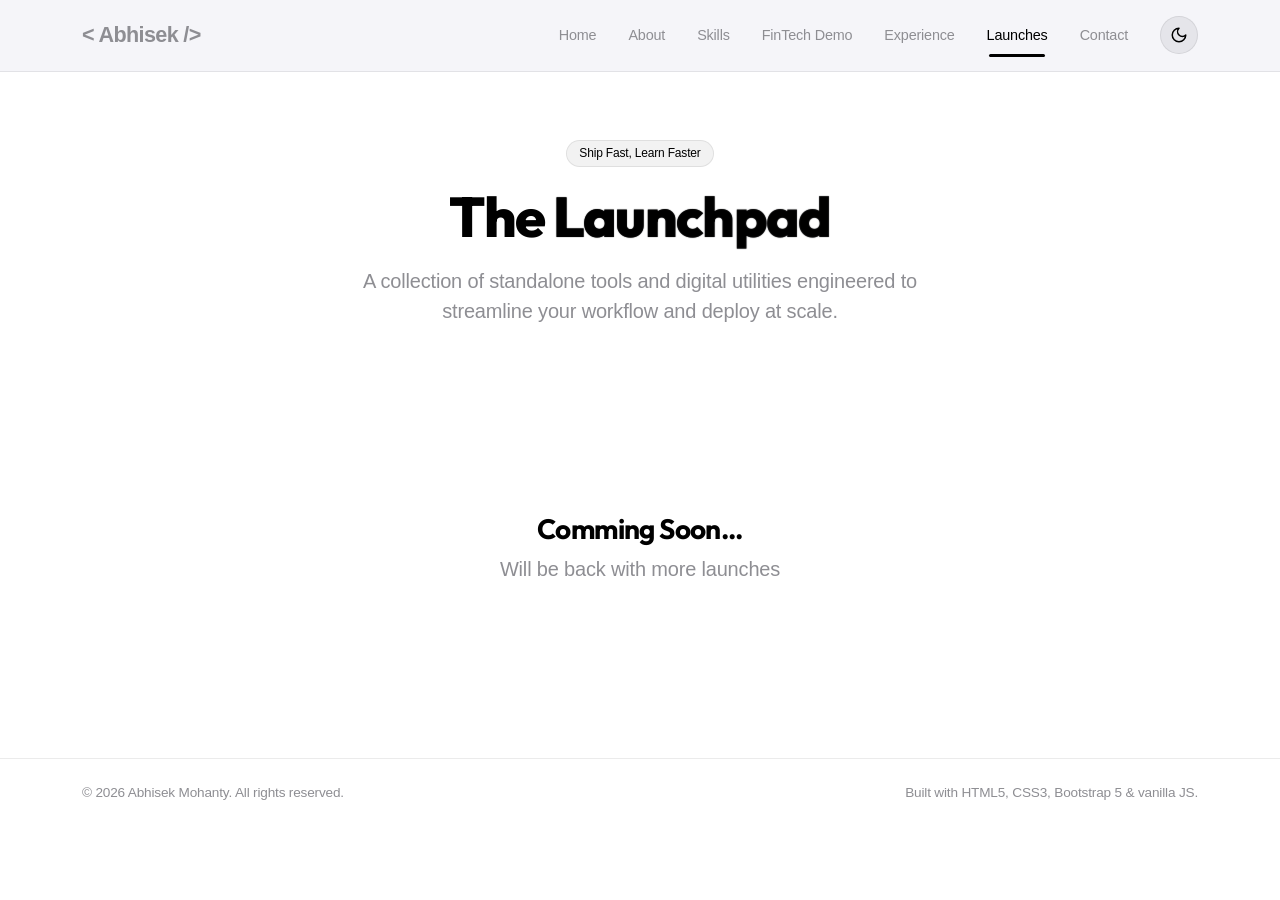
==== launches.html @ e4f2ab07 "portfolio website" ====
<!DOCTYPE html>
<html lang="en" data-theme="dark">

<head>
    <meta charset="UTF-8">
    <meta name="viewport" content="width=device-width, initial-scale=1.0">
    <title>The Launchpad | Shipped Apps & Utilities by Abhisek Mohanty</title>
    <meta name="description"
        content="Explore the Launchpad of Abhisek Mohanty, featuring standalone applications, micro-SaaS, and utilities built using Python, FastAPI, Angular, and Spring Boot.">
    <meta name="keywords"
        content="Abhisek Mohanty, Software Engineer, Micro-SaaS, Product Launches, Portfolio, FinTech, Angular, Python, FastAPI">

    <!-- Bootstrap 5.3 CDN -->
    <link href="https://cdn.jsdelivr.net/npm/bootstrap@5.3.3/dist/css/bootstrap.min.css" rel="stylesheet"
        integrity="sha384-QWTKZyjpPEjISv5WaRU9OFeRpok6YctnYmDr5pNlyT2bRjXh0JMhjY6hW+ALEwIH" crossorigin="anonymous">

    <!-- Google Fonts (Inter & Outfit) -->
    <link rel="preconnect" href="https://fonts.googleapis.com">
    <link rel="preconnect" href="https://fonts.gstatic.com" crossorigin>
    <link
        href="https://fonts.googleapis.com/css2?family=Inter:wght@300;400;500;600;700&family=Outfit:wght@400;500;600;700;800&display=swap"
        rel="stylesheet">

    <!-- Custom Style Sheet -->
    <link rel="stylesheet" href="style.css">
</head>

<body class="launches-page">

    <!-- Apple-style Navigation Menu -->
    <header class="navbar navbar-expand-lg fixed-top" id="navbar">
        <div class="container-xl">
            <a href="index.html#home" class="navbar-brand logo">
                <span class="logo-accent">&lt;</span>
                <span class="logo-accent">Abhisek</span><span class="logo-accent"> /&gt;</span>
            </a>
            <button class="navbar-toggler mobile-menu-btn" type="button" data-bs-toggle="collapse"
                data-bs-target="#navbarContent" aria-controls="navbarContent" aria-expanded="false"
                aria-label="Toggle navigation">
                <span></span>
                <span></span>
                <span></span>
            </button>
            <div class="collapse navbar-collapse" id="navbarContent">
                <nav class="navbar-nav ms-auto nav-menu align-items-center">
                    <a href="index.html#home" class="nav-link">Home</a>
                    <a href="index.html#about" class="nav-link">About</a>
                    <a href="index.html#skills" class="nav-link">Skills</a>
                    <a href="index.html#demo" class="nav-link">FinTech Demo</a>
                    <a href="index.html#experience" class="nav-link">Experience</a>
                    <a href="launches.html" class="nav-link active">Launches</a>
                    <a href="index.html#contact" class="nav-link">Contact</a>

                    <!-- Theme Toggle in Nav -->
                    <button id="theme-toggle" class="theme-toggle-btn ms-lg-3 mt-3 mt-lg-0" aria-label="Toggle theme">
                        <!-- Sun Icon -->
                        <svg class="sun-icon" xmlns="http://www.w3.org/2000/svg" viewBox="0 0 24 24" fill="none"
                            stroke="currentColor" stroke-width="2" stroke-linecap="round" stroke-linejoin="round">
                            <circle cx="12" cy="12" r="4"></circle>
                            <path d="M12 2v2"></path>
                            <path d="M12 20v2"></path>
                            <path d="m4.93 4.93 1.41 1.41"></path>
                            <path d="m17.66 17.66 1.41 1.41"></path>
                            <path d="M2 12h2"></path>
                            <path d="M20 12h2"></path>
                            <path d="m6.34 17.66-1.41 1.41"></path>
                            <path d="m19.07 4.93-1.41 1.41"></path>
                        </svg>
                        <!-- Moon Icon -->
                        <svg class="moon-icon" xmlns="http://www.w3.org/2000/svg" viewBox="0 0 24 24" fill="none"
                            stroke="currentColor" stroke-width="2" stroke-linecap="round" stroke-linejoin="round">
                            <path d="M12 3a6 6 0 0 0 9 9 9 9 0 1 1-9-9Z"></path>
                        </svg>
                    </button>
                </nav>
            </div>
        </div>
    </header>

    <!-- Main Content -->
    <main>
        <!-- Hero/Intro Section -->
        <section class="launches-hero d-flex align-items-center">
            <div class="container-xl">
                <span class="badge hero-badge mb-3">Ship Fast, Learn Faster</span>
                <h1 class="hero-title display-4 mb-3">
                    The <span class="highlight">Launchpad</span>
                </h1>
                <p class="hero-description lead mx-auto mb-0">
                    A collection of standalone tools and digital utilities engineered to streamline your workflow and
                    deploy at scale.
                </p>
            </div>
        </section>
        <section class="launches-section mb-5">
            <div class="coming-soon-container">
                <h3>
                    Comming Soon...
                </h3>
                <p class="hero-description lead mx-auto mb-0">Will be back with more launches</p>
            </div>
        </section>

        <!-- <section class="launches-section">
            <div class="container-xl">
                <div class="row g-4">
                    <div class="col-lg-4 col-md-6">
                        <div class="product-card">
                            <span class="product-badge badge-free">Free</span>
                            <div class="product-card-body">
                                <h3 class="product-title">FinTrace</h3>
                                <p class="product-desc">
                                    A lightweight interactive Loan Origination System (LOS) simulator analyzing credit
                                    profile scorecards and debt ratios in real-time.
                                </p>
                                <div class="product-tech-stack">
                                    <span class="tech-tag">Angular</span>
                                    <span class="tech-tag">Python</span>
                                    <span class="tech-tag">FastAPI</span>
                                </div>
                            </div>
                            <a href="index.html#demo" class="btn btn-secondary w-100">Launch Simulator</a>
                        </div>
                    </div>

                    <div class="col-lg-4 col-md-6">
                        <div class="product-card card-premium">
                            <span class="product-badge badge-premium">Premium</span>
                            <div class="product-card-body">
                                <h3 class="product-title">Construx</h3>
                                <p class="product-desc">
                                    An elegant Gantt chart scheduler and automated material cost estimator designed to
                                    streamline project planning for mid-sized civil operations.
                                </p>
                                <div class="product-tech-stack">
                                    <span class="tech-tag">React.js</span>
                                    <span class="tech-tag">Node.js</span>
                                    <span class="tech-tag">PostgreSQL</span>
                                </div>
                            </div>
                            <a href="#" class="btn btn-primary w-100">Get Access</a>
                        </div>
                    </div>

                    <div class="col-lg-4 col-md-6">
                        <div class="product-card">
                            <span class="product-badge badge-free">Free</span>
                            <div class="product-card-body">
                                <h3 class="product-title">APIPulse</h3>
                                <p class="product-desc">
                                    Real-time endpoint monitor mapping latency anomalies, request-response rates, and
                                    webhook failures with zero latency.
                                </p>
                                <div class="product-tech-stack">
                                    <span class="tech-tag">FastAPI</span>
                                    <span class="tech-tag">TypeScript</span>
                                    <span class="tech-tag">D3.js</span>
                                </div>
                            </div>
                            <a href="#" class="btn btn-secondary w-100">Fork Repository</a>
                        </div>
                    </div>

                    <div class="col-lg-4 col-md-6">
                        <div class="product-card card-premium">
                            <span class="product-badge badge-premium">Premium</span>
                            <div class="product-card-body">
                                <h3 class="product-title">LMS-Core</h3>
                                <p class="product-desc">
                                    Micro-lending engine providing end-to-end amortization scheduling, interest rate
                                    calculation triggers, and automated ledger balancing.
                                </p>
                                <div class="product-tech-stack">
                                    <span class="tech-tag">Java</span>
                                    <span class="tech-tag">Spring Boot</span>
                                    <span class="tech-tag">MySQL</span>
                                </div>
                            </div>
                            <a href="#" class="btn btn-primary w-100">Request Demo</a>
                        </div>
                    </div>

                    <div class="col-lg-4 col-md-6">
                        <div class="product-card">
                            <span class="product-badge badge-free">Free</span>
                            <div class="product-card-body">
                                <h3 class="product-title">PDF-Parse</h3>
                                <p class="product-desc">
                                    Intelligent script utility that processes PDF bank statements, structured invoices,
                                    and KYC documents, mapping details to unified JSON formats.
                                </p>
                                <div class="product-tech-stack">
                                    <span class="tech-tag">Python</span>
                                    <span class="tech-tag">OpenCV</span>
                                    <span class="tech-tag">FastAPI</span>
                                </div>
                            </div>
                            <a href="#" class="btn btn-secondary w-100">Download Script</a>
                        </div>
                    </div>

                    <div class="col-lg-4 col-md-6">
                        <div class="product-card">
                            <span class="product-badge badge-free">Free</span>
                            <div class="product-card-body">
                                <h3 class="product-title">CometCursor.js</h3>
                                <p class="product-desc">
                                    A canvas-based interactive cursor animation script providing smooth, lightweight
                                    mouse visual effects with custom configuration settings.
                                </p>
                                <div class="product-tech-stack">
                                    <span class="tech-tag">HTML5 Canvas</span>
                                    <span class="tech-tag">JavaScript</span>
                                </div>
                            </div>
                            <a href="#" class="btn btn-secondary w-100">View Source</a>
                        </div>
                    </div>
                </div>
            </div>
        </section> -->
    </main>

    <!-- Footer -->
    <footer class="footer py-4 mt-auto">
        <div class="container-xl footer-container d-flex justify-content-between align-items-center flex-wrap gap-2">
            <p class="mb-0">&copy; 2026 Abhisek Mohanty. All rights reserved.</p>
            <p class="built-with mb-0">Built with HTML5, CSS3, Bootstrap 5 & vanilla JS.</p>
        </div>
    </footer>

    <!-- Bootstrap Bundle JS -->
    <script src="https://cdn.jsdelivr.net/npm/bootstrap@5.3.3/dist/js/bootstrap.bundle.min.js"
        integrity="sha384-YvpcrYf0tY3lHB60NNkmXc5s9fDVZLESaAA55NDzOxhy9GkcIdslK1eN7N6jIeHz"
        crossorigin="anonymous"></script>

    <!-- Custom Script -->
    <script src="script.js"></script>
</body>

</html>
---- style.css ----
/* ==========================================================================
   APPLE HIG DESIGN SYSTEM & DESIGN TOKENS
   ========================================================================= */
:root {
    /* Apple HIG System Colors - Dark Theme (Default) */
    --apple-bg-primary: #000000;
    --apple-bg-secondary: #1c1c1e;
    --apple-bg-tertiary: #2c2c2e;
    --apple-text-primary: #ffffff;
    --apple-text-secondary: #8e8e93;
    --apple-text-muted: #bababa;
    --apple-border: rgba(255, 255, 255, 0.08);
    --apple-border-hover: rgba(255, 255, 255, 0.16);
    --apple-glass-bg: rgba(28, 28, 30, 0.75);
    --apple-glass-border: rgba(255, 255, 255, 0.08);
    --apple-shadow: 0 15px 30px rgba(0, 0, 0, 0.7);
    --apple-active-accent: #ffffff;
    --apple-active-accent-text: #000000;
    --apple-badge-bg: rgba(255, 255, 255, 0.08);

    /* Layout Constants */
    --apple-ease: cubic-bezier(0.16, 1, 0.3, 1);
    --apple-duration-slow: 0.5s;
    --apple-duration-fast: 0.25s;
    --apple-radius-sm: 8px;
    --apple-radius-md: 14px;
    --apple-radius-lg: 20px;
    --apple-radius-full: 50%;
}

html[data-theme="light"] {
    /* Apple HIG System Colors - Light Theme */
    --apple-bg-primary: #ffffff;
    --apple-bg-secondary: #f2f2f7;
    --apple-bg-tertiary: #e5e5ea;
    --apple-text-primary: #000000;
    --apple-text-secondary: #8e8e93;
    --apple-text-muted: #c7c7cc;
    --apple-border: rgba(0, 0, 0, 0.08);
    --apple-border-hover: rgba(0, 0, 0, 0.16);
    --apple-glass-bg: rgba(242, 242, 247, 0.75);
    --apple-glass-border: rgba(0, 0, 0, 0.08);
    --apple-shadow: 0 15px 30px rgba(0, 0, 0, 0.05);
    --apple-active-accent: #000000;
    --apple-active-accent-text: #ffffff;
    --apple-badge-bg: rgba(0, 0, 0, 0.05);
}

/* ==========================================================================
   GLOBAL RESET & DEFAULTS
   ========================================================================= */
body {
    background-color: var(--apple-bg-primary);
    color: var(--apple-text-primary);
    font-family: -apple-system, BlinkMacSystemFont, "Segoe UI", "Roboto", "Helvetica Neue", Arial, sans-serif;
    letter-spacing: -0.011em;
    overflow-x: hidden;
    transition: background-color var(--apple-duration-slow) var(--apple-ease),
        color var(--apple-duration-slow) var(--apple-ease);
}

.text-outline {
    color: transparent;
    -webkit-text-stroke: 2px #111;
}

h1 {
    font-family: -apple-system, BlinkMacSystemFont, "SF Pro Display", "Outfit", sans-serif;
    font-weight: 700;
    letter-spacing: -0.022em;
    color: var(--apple-text-primary);
}

.text-outline {
    color: transparent;
    -webkit-text-stroke: 1px var(--apple-text-primary);
}

h2 {
    font-family: -apple-system, BlinkMacSystemFont, "SF Pro Display", "Outfit", sans-serif;
    font-weight: 700;
    letter-spacing: -0.022em;
    color: var(--apple-text-primary);
}

h3 {
    font-family: -apple-system, BlinkMacSystemFont, "SF Pro Display", "Outfit", sans-serif;
    font-weight: 700;
    letter-spacing: -0.022em;
    color: var(--apple-text-primary);
}

h4 {
    font-family: -apple-system, BlinkMacSystemFont, "SF Pro Display", "Outfit", sans-serif;
    font-weight: 700;
    letter-spacing: -0.022em;
    color: var(--apple-text-primary);
}

h5 {
    font-family: -apple-system, BlinkMacSystemFont, "SF Pro Display", "Outfit", sans-serif;
    font-weight: 700;
    letter-spacing: -0.022em;
    color: var(--apple-text-primary);
}

h6 {
    font-family: -apple-system, BlinkMacSystemFont, "SF Pro Display", "Outfit", sans-serif;
    font-weight: 700;
    letter-spacing: -0.022em;
    color: var(--apple-text-primary);
}

.display-4 {
    font-family: -apple-system, BlinkMacSystemFont, "SF Pro Display", "Outfit", sans-serif;
    font-weight: 700;
    letter-spacing: -0.022em;
    color: var(--apple-text-primary);
}

a {
    color: inherit;
    text-decoration: none;
    transition: var(--apple-duration-fast) var(--apple-ease);
}

/* Custom Scrollbar */
::-webkit-scrollbar {
    width: 8px;
}

::-webkit-scrollbar-track {
    background: var(--apple-bg-primary);
}

::-webkit-scrollbar-thumb {
    background: var(--apple-bg-tertiary);
    border-radius: var(--apple-radius-sm);
}

::-webkit-scrollbar-thumb:hover {
    background: var(--apple-text-secondary);
}

/* ==========================================================================
   BOOTSTRAP OVERRIDES & CUSTOM UTILITIES
   ========================================================================= */
.navbar-brand,
.nav-link,
.btn,
.card,
.form-control {
    box-shadow: none !important;
}

.badge {
    background-color: var(--apple-badge-bg);
    color: var(--apple-text-primary);
    border: 1px solid var(--apple-border);
    font-weight: 500;
    font-size: 0.75rem;
    padding: 0.4rem 0.8rem;
    border-radius: 50px;
}

.badge-success {
    background-color: rgba(52, 211, 153, 0.1);
    color: #34d399;
    border-color: rgba(52, 211, 153, 0.2);
}

.badge-warning {
    background-color: rgba(245, 158, 11, 0.1);
    color: #fbbf24;
    border-color: rgba(245, 158, 11, 0.2);
}

/* Glassmorphic Panel (Card base) */
.calc-panel,
.timeline-card,
.fact-card,
.education-card,
.certifications-card,
.contact-form-card,
.skills-category-card {
    background-color: var(--apple-bg-secondary);
    border: 1px solid var(--apple-border);
    border-radius: var(--apple-radius-lg);
    box-shadow: var(--apple-shadow);
    transition: transform var(--apple-duration-slow) var(--apple-ease),
        border-color var(--apple-duration-slow) var(--apple-ease),
        background-color var(--apple-duration-slow) var(--apple-ease);
}

.calc-panel:hover,
.timeline-card:hover,
.fact-card:hover,
.education-card:hover,
.certifications-card:hover,
.skills-category-card:hover {
    border-color: var(--apple-border-hover);
}

/* ==========================================================================
   NAVIGATION BAR (APPLE HIG DOCK STYLE)
   ========================================================================= */
.navbar {
    height: 72px;
    background-color: var(--apple-glass-bg);
    backdrop-filter: blur(20px);
    -webkit-backdrop-filter: blur(20px);
    border-bottom: 1px solid var(--apple-glass-border);
    transition: height var(--apple-duration-slow) var(--apple-ease),
        background-color var(--apple-duration-slow) var(--apple-ease);
    z-index: 1000;
}

.logo {
    font-weight: 800;
    font-size: 1.35rem;
    letter-spacing: -0.03em;
}

.logo-accent {
    color: var(--apple-text-secondary);
}

.nav-link {
    font-size: 0.9rem;
    font-weight: 500;
    color: var(--apple-text-secondary) !important;
    padding: 0.4rem 1rem !important;
    border-radius: var(--apple-radius-sm);
    position: relative;
}

.nav-link:hover,
.nav-link.active {
    color: var(--apple-text-primary) !important;
}

.nav-link::after {
    content: '';
    position: absolute;
    bottom: -4px;
    left: 20%;
    width: 60%;
    height: 3px;
    background-color: var(--apple-text-primary);
    border-radius: 10px;
    transform: scaleX(0);
    transition: transform var(--apple-duration-fast) var(--apple-ease);
}

.nav-link.active::after {
    transform: scaleX(1);
}

/* Hamburger mobile button (Custom style) */
.mobile-menu-btn {
    border: none;
    background: none;
    padding: 5px;
    display: flex;
    flex-direction: column;
    gap: 5px;
    width: 28px;
}

.mobile-menu-btn span {
    display: block;
    width: 100%;
    height: 2px;
    background-color: var(--apple-text-primary);
    transition: transform var(--apple-duration-fast) var(--apple-ease),
        opacity var(--apple-duration-fast) var(--apple-ease);
}

/* Toggle Menu Active Burger State */
.navbar-toggler[aria-expanded="true"] span:nth-child(1) {
    transform: translateY(7px) rotate(45deg);
}

.navbar-toggler[aria-expanded="true"] span:nth-child(2) {
    opacity: 0;
}

.navbar-toggler[aria-expanded="true"] span:nth-child(3) {
    transform: translateY(-7px) rotate(-45deg);
}

/* ==========================================================================
   THEME TOGGLE BUTTON
   ========================================================================= */
.theme-toggle-btn {
    width: 38px;
    height: 38px;
    border-radius: var(--apple-radius-full);
    background-color: var(--apple-bg-tertiary);
    border: 1px solid var(--apple-border);
    color: var(--apple-text-primary);
    cursor: pointer;
    display: flex;
    align-items: center;
    justify-content: center;
    position: relative;
    overflow: hidden;
    transition: transform var(--apple-duration-fast) var(--apple-ease),
        background-color var(--apple-duration-fast) var(--apple-ease);
}

.theme-toggle-btn:hover {
    transform: scale(1.05);
}

.theme-toggle-btn svg {
    position: absolute;
    width: 18px;
    height: 18px;
    transition: transform 0.4s var(--apple-ease), opacity 0.4s var(--apple-ease);
}

.sun-icon {
    transform: translateY(0) rotate(0deg);
    opacity: 1;
}

.moon-icon {
    transform: translateY(30px) rotate(90deg);
    opacity: 0;
}

html[data-theme="light"] .sun-icon {
    transform: translateY(-30px) rotate(-90deg);
    opacity: 0;
}

html[data-theme="light"] .moon-icon {
    transform: translateY(0) rotate(0deg);
    opacity: 1;
}

/* ==========================================================================
   BUTTONS (APPLE SYSTEM STYLE)
   ========================================================================= */
.btn {
    padding: 0.7rem 1.5rem;
    font-weight: 500;
    font-size: 0.95rem;
    border-radius: var(--apple-radius-md);
    transition: transform var(--apple-duration-fast) var(--apple-ease),
        background-color var(--apple-duration-fast) var(--apple-ease),
        opacity var(--apple-duration-fast) var(--apple-ease);
    border: 1px solid transparent;
}

.btn-primary {
    background-color: var(--apple-active-accent);
    color: var(--apple-active-accent-text);
}

.btn-primary:hover,
.btn-primary:active {
    background-color: var(--apple-active-accent);
    opacity: 0.9;
    transform: translateY(-1px);
}

.btn-secondary {
    background-color: var(--apple-bg-tertiary);
    color: var(--apple-text-primary);
    border-color: var(--apple-border);
}

.btn-secondary:hover,
.btn-secondary:active {
    background-color: var(--apple-bg-secondary);
    border-color: var(--apple-border-hover);
    transform: translateY(-1px);
}

.btn:active {
    transform: scale(0.97);
}

/* ==========================================================================
   HERO SECTION
   ========================================================================= */
.hero-section {
    padding-top: 140px;
    padding-bottom: 80px;
    min-height: 90vh;
}

.hero-title {
    font-weight: 800;
    letter-spacing: -0.03em;
}

.highlight {
    color: var(--apple-text-primary);
    text-shadow: 0 0 1px var(--apple-text-primary);
    background: linear-gradient(135deg, var(--apple-text-primary) 0%, var(--apple-text-secondary) 100%);
    -webkit-background-clip: text;
    -webkit-text-fill-color: transparent;
}

.hero-subtitle {
    font-size: 1.6rem;
    font-weight: 500;
    color: var(--apple-text-secondary);
    min-height: 36px;
}

.typewriter {
    color: var(--apple-text-primary);
}

.cursor {
    color: var(--apple-text-primary);
    animation: blink 0.8s infinite;
}

@keyframes blink {
    50% {
        opacity: 0;
    }
}

.hero-description {
    color: var(--apple-text-secondary);
    max-width: 620px;
}

/* Social link round button icon */
.social-link {
    width: 42px;
    height: 42px;
    border-radius: var(--apple-radius-full);
    background-color: var(--apple-bg-secondary);
    border: 1px solid var(--apple-border);
    display: flex;
    align-items: center;
    justify-content: center;
    color: var(--apple-text-secondary);
}

.social-link:hover {
    color: var(--apple-text-primary);
    border-color: var(--apple-border-hover);
    transform: scale(1.05);
}

.social-link svg {
    width: 18px;
    height: 18px;
}

.fact-icon img {
    width: 50px;
    height: 100%;
}

/* Avatar Card with macOS dock floating visual */
.avatar-card-wrapper {
    position: relative;
    width: 400px;
    height: 100%;
}

.avatar-card {
    position: relative;
    width: 100%;
    height: 100%;
    /* border-radius: var(--apple-radius-full); */
    padding: 8px;
    background: var(--apple-border);
    animation: dockFloat 7s infinite ease-in-out;
}

.avatar-glow {
    position: absolute;
    top: 5%;
    left: 5%;
    width: 90%;
    height: 90%;
    background-color: var(--apple-text-secondary);
    /* border-radius: var(--apple-radius-full); */
    filter: blur(40px);
    opacity: 0.1;
    z-index: -1;
}

.avatar-image-container {
    position: relative;
    width: 100%;
    height: 100%;
    /* border-radius: var(--apple-radius-full); */
    overflow: hidden;
    background-color: var(--apple-bg-secondary);
    border: 3px solid var(--apple-bg-primary);
}

.avatar-image {
    width: 100%;
    height: 100%;
    object-fit: cover;
    display: block;
}

.avatar-canvas {
    position: absolute;
    top: 0;
    left: 0;
    width: 100%;
    height: 100%;
    /* border-radius: var(--apple-radius-full); */
    pointer-events: none;
    z-index: 2;
}

@keyframes dockFloat {
    0% {
        transform: translateY(0px);
    }

    50% {
        transform: translateY(-8px);
    }

    100% {
        transform: translateY(0px);
    }
}

/* Orbiting Icons */
.tech-stack-ring {
    position: absolute;
    top: 0;
    left: 0;
    width: 100%;
    height: 100%;
    pointer-events: none;
}

.tech-icon {
    position: absolute;
    width: 40px;
    height: 40px;
    border-radius: var(--apple-radius-full);
    background-color: var(--apple-bg-tertiary);
    border: 1px solid var(--apple-border);
    display: flex;
    align-items: center;
    justify-content: center;
    color: var(--apple-text-primary);
    box-shadow: var(--apple-shadow);
}

.tech-icon svg {
    width: 20px;
    height: 20px;
}

.tech-icon.angular {
    top: 5%;
    left: -3%;
}

.tech-icon.python {
    top: 5%;
    right: -3%;
}

.tech-icon.js {
    bottom: 5%;
    left: -3%;
}

.tech-icon.fastapi {
    bottom: 5%;
    right: -3%;
}

/* ==========================================================================
   ABOUT & STATS SECTION
   ========================================================================= */
.section-header {
    max-width: 650px;
}

.section-subtitle {
    font-size: 0.8rem;
    font-weight: 600;
    text-transform: uppercase;
    letter-spacing: 0.1em;
    color: var(--apple-text-secondary);
    display: block;
}

.section-title {
    font-size: 2.25rem;
    font-weight: 800;
    letter-spacing: -0.02em;
}

.about-text-content p {
    color: var(--apple-text-secondary);
    font-size: 1.05rem;
    line-height: 1.6;
}

.fact-card {
    border-radius: var(--apple-radius-md);
    background-color: var(--apple-bg-secondary);
}

.fact-card h4 {
    font-size: 0.95rem;
    font-weight: 600;
}

.fact-card p {
    font-size: 0.8rem;
}

.stats-box {
    border-radius: var(--apple-radius-md);
    background-color: var(--apple-bg-secondary);
}

.stat-number {
    font-size: 2.75rem;
    font-weight: 800;
    line-height: 1;
    color: var(--apple-text-primary);
    margin-bottom: 0.25rem;
}

.stat-label {
    font-size: 0.85rem;
    color: var(--apple-text-secondary);
    font-weight: 500;
}

/* ==========================================================================
   SKILLS SECTION (APPLE TYPE CARD GRID)
   ========================================================================= */
.skills-category-card {
    border-radius: var(--apple-radius-lg);
}

.card-icon-wrapper {
    width: 46px;
    height: 46px;
    border-radius: var(--apple-radius-sm);
    background-color: var(--apple-bg-tertiary);
    color: var(--apple-text-primary);
    display: flex;
    align-items: center;
    justify-content: center;
}

.card-icon-wrapper svg {
    width: 20px;
    height: 20px;
}

.skills-list li {
    list-style: none;
}

.skill-name {
    font-size: 0.85rem;
    font-weight: 500;
}

.progress-bar {
    width: 100%;
    height: 4px;
    background-color: var(--apple-bg-tertiary);
    border-radius: 50px;
    overflow: hidden;
}

.progress-fill {
    height: 100%;
    background-color: var(--apple-text-primary);
    width: 0;
    /* Animated dynamically */
    transition: width 1.5s var(--apple-ease);
}

/* ==========================================================================
   FINTECH LIVE DEMO SECTION
   ========================================================================= */
.range-slider {
    width: 100%;
    height: 4px;
    background-color: var(--apple-bg-tertiary);
    border-radius: 50px;
}

.range-slider::-webkit-slider-thumb {
    width: 18px;
    height: 18px;
    border-radius: 50%;
    background-color: var(--apple-text-primary);
    cursor: pointer;
    box-shadow: var(--apple-shadow);
    transition: transform 0.1s var(--apple-ease);
    border: none;
}

.range-slider::-webkit-slider-thumb:hover {
    transform: scale(1.1);
}

.credit-check-block {
    background-color: var(--apple-bg-tertiary);
    border-radius: var(--apple-radius-md);
    border: 1px solid var(--apple-border);
}

.num-input {
    background-color: var(--apple-bg-secondary);
    border: 1px solid var(--apple-border);
    color: var(--apple-text-primary);
    font-weight: 600;
    border-radius: var(--apple-radius-sm);
    padding: 0.5rem 0.8rem;
    font-size: 0.9rem;
}

.num-input:focus {
    border-color: var(--apple-text-secondary);
    background-color: var(--apple-bg-secondary);
}

.metric-card {
    background-color: var(--apple-bg-tertiary);
    border: 1px solid var(--apple-border);
    border-radius: var(--apple-radius-md);
}

.metric-title {
    font-size: 0.72rem;
    font-weight: 600;
    text-transform: uppercase;
    letter-spacing: 0.05em;
}

.metric-value {
    color: var(--apple-text-primary);
}

.amortization-container {
    background-color: var(--apple-bg-tertiary);
    border-radius: var(--apple-radius-md);
    border: 1px solid var(--apple-border);
}

.amortization-table th {
    font-size: 0.75rem;
    color: var(--apple-text-secondary);
    font-weight: 500;
    border: none;
    padding-bottom: 0.5rem;
}

.amortization-table td {
    font-size: 0.82rem;
    font-family: Menlo, Monaco, Consolas, monospace;
    color: var(--apple-text-primary);
    border: none;
    padding: 0.4rem 0;
}

.check-result-msg {
    border-radius: var(--apple-radius-md);
    background-color: var(--apple-bg-tertiary);
    border: 1px solid var(--apple-border);
}

/* ==========================================================================
   EXPERIENCE SECTION (TIMELINE)
   ========================================================================= */
.timeline {
    position: relative;
    max-width: 820px;
    margin: 3rem auto 0 auto;
    padding-left: 2rem;
}

.timeline::before {
    content: '';
    position: absolute;
    left: 0;
    top: 6px;
    width: 1px;
    height: calc(100% - 100px);
    background-color: var(--apple-border);
}

.timeline-item {
    position: relative;
    margin-bottom: 3.5rem;
}

.timeline-dot {
    position: absolute;
    left: -36px;
    top: 6px;
    width: 9px;
    height: 9px;
    border-radius: 50%;
    background-color: var(--apple-text-primary);
    border: 2px solid var(--apple-text-primary);
    box-shadow: 0 0 8px var(--apple-border);
    transition: transform var(--apple-duration-fast) var(--apple-ease);
}

.timeline-item:hover .timeline-dot {
    transform: scale(1.35);
}

.timeline-date {
    font-size: 0.8rem;
    font-weight: 600;
    color: var(--apple-text-secondary);
}

.timeline-card {
    border-radius: var(--apple-radius-md);
}

.location-badge {
    color: var(--apple-text-secondary);
    background-color: var(--apple-bg-tertiary);
    border: 1px solid var(--apple-border);
    padding: 0.2rem 0.5rem;
    border-radius: 4px;
    font-size: 0.7rem;
    font-weight: 600;
}

.experience-bullets {
    padding-left: 1.1rem;
    list-style-type: square;
}

.experience-bullets li {
    font-size: 0.88rem;
    margin-bottom: 0.5rem;
}

/* Education and Cert cards styles */
.edu-cert-section {
    border-top: 1px solid var(--apple-border);
}

.education-card,
.certifications-card {
    border-radius: var(--apple-radius-lg);
}

.cert-list {
    list-style: none;
}

.cert-list li {
    font-size: 0.88rem;
    margin-bottom: 0.75rem;
    position: relative;
    padding-left: 1rem;
}

.cert-list li::before {
    content: '—';
    position: absolute;
    left: 0;
    color: var(--apple-text-secondary);
}

/* ==========================================================================
   CONTACT SECTION
   ========================================================================= */
.contact-info p {
    font-size: 1.05rem;
    line-height: 1.65;
}

.info-item {
    background-color: var(--apple-bg-secondary);
    border: 1px solid var(--apple-border);
    border-radius: var(--apple-radius-md);
    transition: transform var(--apple-duration-fast) var(--apple-ease),
        border-color var(--apple-duration-fast) var(--apple-ease);
}

.info-item:hover {
    border-color: var(--apple-border-hover);
    transform: translateY(-2px);
}

.info-icon {
    width: 40px;
    height: 40px;
    border-radius: var(--apple-radius-sm);
    background-color: var(--apple-bg-tertiary);
    color: var(--apple-text-primary);
    display: flex;
    align-items: center;
    justify-content: center;
}

.info-text strong {
    font-size: 0.95rem;
}

/* Floating labels Contact form */
.form-group-float {
    position: relative;
    width: 100%;
}

.form-group-float input,
.form-group-float textarea {
    width: 100%;
    background-color: var(--apple-bg-tertiary) !important;
    border: 1px solid var(--apple-border) !important;
    border-radius: var(--apple-radius-sm) !important;
    padding: 1rem !important;
    font-size: 0.95rem !important;
    color: var(--apple-text-primary) !important;
    transition: var(--apple-duration-fast) var(--apple-ease);
}

.form-group-float textarea {
    resize: none;
}

.form-group-float label {
    position: absolute;
    left: 1rem;
    top: 1rem;
    color: var(--apple-text-secondary);
    font-size: 0.95rem;
    pointer-events: none;
    transition: var(--apple-duration-fast) var(--apple-ease);
}

.form-group-float input:focus,
.form-group-float textarea:focus {
    border-color: var(--apple-text-primary) !important;
}

/* Floating logic on focus */
.form-group-float input:focus~label,
.form-group-float input:not(:placeholder-shown)~label,
.form-group-float textarea:focus~label,
.form-group-float textarea:not(:placeholder-shown)~label {
    top: -0.5rem;
    left: 0.75rem;
    font-size: 0.72rem;
    font-weight: 600;
    padding: 0 0.4rem;
    color: var(--apple-text-primary);
    background-color: var(--apple-bg-secondary);
    border-radius: 4px;
}

.form-status-msg {
    font-size: 0.85rem;
    font-weight: 500;
    text-align: center;
    display: none;
}

.form-status-msg.success {
    display: block;
    color: #34d399;
}

.form-status-msg.error {
    display: block;
    color: #ef4444;
}

/* ==========================================================================
   FOOTER
   ========================================================================= */
.footer {
    border-top: 1px solid var(--apple-border);
    color: var(--apple-text-secondary);
    font-size: 0.85rem;
}

/* ==========================================================================
   RESPONSIVE LAYOUTS (MOBILE DRAWER OVERRIDES)
   ========================================================================= */
@media (max-width: 991.98px) {
    .navbar-collapse {
        background-color: var(--apple-bg-secondary);
        border: 1px solid var(--apple-border);
        border-radius: var(--apple-radius-md);
        padding: 1.5rem;
        margin-top: 10px;
        box-shadow: var(--apple-shadow);
    }

    .nav-menu {
        align-items: flex-start !important;
    }

    .nav-link::after {
        display: none;
    }

    .timeline::before {
        display: none;
    }

    .timeline {
        padding-left: 0;
    }

    .timeline-dot {
        display: none;
    }
}

/* ==========================================================================
   COMET CURSOR ANIMATION
   ========================================================================= */
#comet-canvas {
    position: fixed;
    top: 0;
    left: 0;
    width: 100%;
    height: 100%;
    pointer-events: none;
    z-index: 9999;
}

/* ==========================================================================
   PRODUCT LAUNCHES PAGE (THE LAUNCHPAD)
   ========================================================================= */
.launches-hero {
    padding-top: 140px;
    padding-bottom: 60px;
    text-align: center;
}

.launches-section {
    /* padding-bottom: 1px; */
    min-height: 36vh;
    display: flex;
    justify-content: center;
    align-items: center;
    /* padding: 10px; */
}

.product-card {
    background-color: var(--apple-bg-secondary);
    border: 1px solid var(--apple-border);
    border-radius: var(--apple-radius-lg);
    box-shadow: var(--apple-shadow);
    padding: 2.25rem 2rem 2rem 2rem;
    height: 100%;
    display: flex;
    flex-direction: column;
    justify-content: space-between;
    position: relative;
    overflow: hidden;
    transition: transform 0.3s cubic-bezier(0.25, 1, 0.5, 1),
        box-shadow 0.3s cubic-bezier(0.25, 1, 0.5, 1),
        border-color 0.3s cubic-bezier(0.25, 1, 0.5, 1);
}

/* Levitating (Anti-Gravity) Effect */
.product-card:hover {
    transform: translateY(-8px);
    border-color: var(--apple-border-hover);
}

html[data-theme="dark"] .product-card:hover {
    box-shadow: 0 22px 40px rgba(0, 0, 0, 0.85), 0 0 20px rgba(255, 255, 255, 0.03);
}

html[data-theme="light"] .product-card:hover {
    box-shadow: 0 22px 40px rgba(0, 0, 0, 0.08), 0 0 20px rgba(0, 0, 0, 0.02);
}

/* Premium Card Hover Glow */
.product-card.card-premium:hover {
    border-color: var(--apple-text-primary);
}

html[data-theme="dark"] .product-card.card-premium:hover {
    box-shadow: 0 22px 45px rgba(0, 0, 0, 0.9), 0 0 25px rgba(255, 255, 255, 0.08);
}

html[data-theme="light"] .product-card.card-premium:hover {
    box-shadow: 0 22px 45px rgba(0, 0, 0, 0.12), 0 0 25px rgba(0, 0, 0, 0.08);
}

/* Product Badges (Top Corner) */
.product-badge {
    position: absolute;
    top: 1.25rem;
    right: 1.25rem;
    font-size: 0.72rem;
    font-weight: 600;
    padding: 0.35rem 0.75rem;
    border-radius: 50px;
    z-index: 10;
}

/* Free Badge Style */
.badge-free {
    background-color: var(--apple-badge-bg);
    color: var(--apple-text-secondary);
    border: 1px solid var(--apple-border);
}

/* Premium Badge Style */
.badge-premium {
    background-color: var(--apple-text-primary);
    color: var(--apple-bg-primary) !important;
    border: 1px solid var(--apple-text-primary);
    box-shadow: 0 2px 10px rgba(0, 0, 0, 0.1);
    font-weight: 700;
}

/* Card Content Spacing */
.product-card-body {
    flex-grow: 1;
    display: flex;
    flex-direction: column;
}

.product-title {
    font-size: 1.35rem;
    font-weight: 700;
    margin-bottom: 0.75rem;
    color: var(--apple-text-primary);
}

.product-desc {
    color: var(--apple-text-secondary);
    font-size: 0.92rem;
    line-height: 1.55;
    margin-bottom: 1.5rem;
    flex-grow: 1;
}

/* Tech Stack Tags */
.product-tech-stack {
    display: flex;
    flex-wrap: wrap;
    gap: 0.4rem;
    margin-bottom: 1.75rem;
}

.tech-tag {
    font-size: 0.7rem;
    padding: 0.25rem 0.6rem;
    background-color: var(--apple-bg-tertiary);
    color: var(--apple-text-secondary);
    border: 1px solid var(--apple-border);
    border-radius: 6px;
    font-weight: 500;
}

/* Footer layout adaptation for launches page */
.launches-page .footer {
    border-top: 1px solid var(--apple-border);
}


/* coming soon */
.coming-soon-container {
    max-width: 700px;
    text-align: center;
}
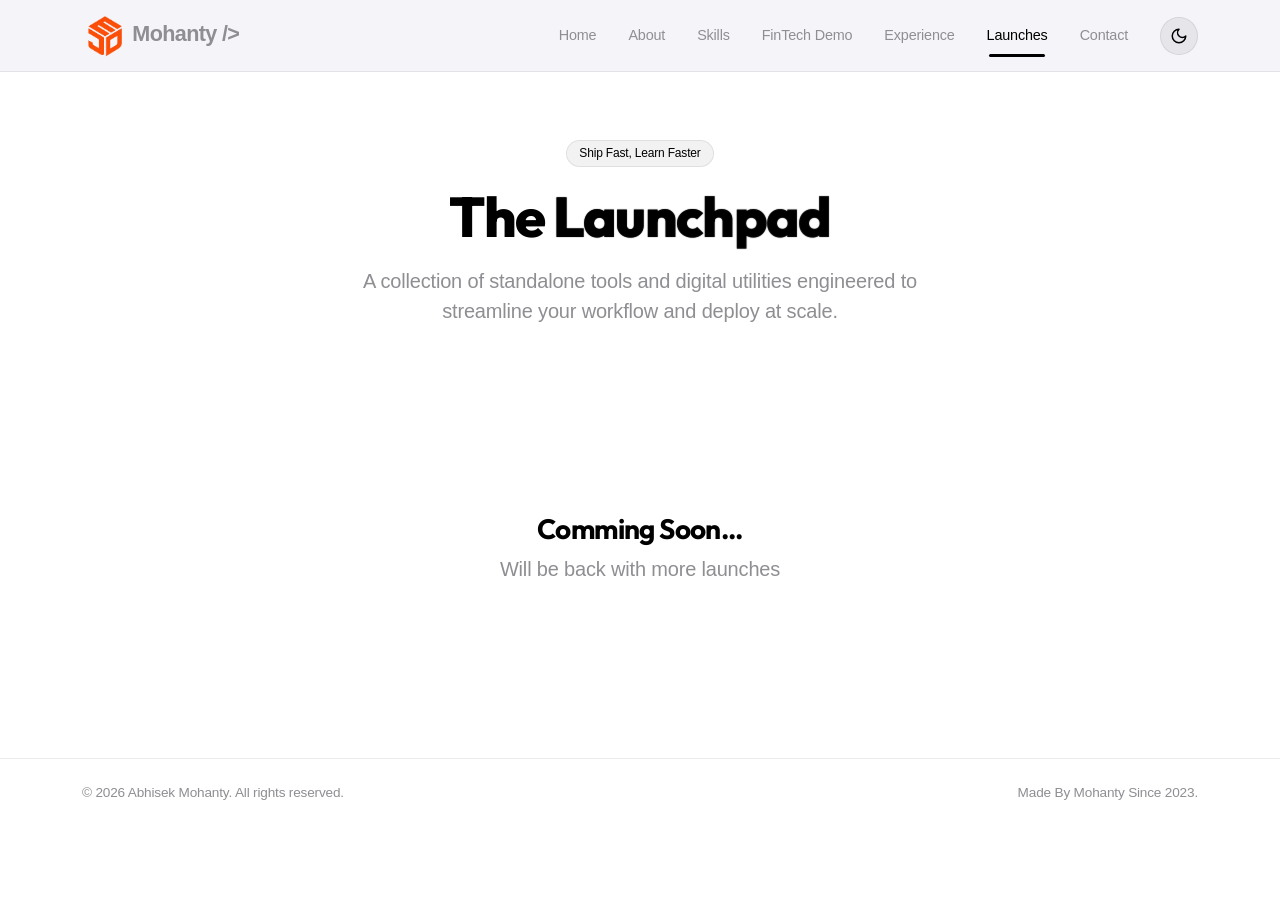
==== commit e98a20db: "heading fix" ====
--- a/launches.html
+++ b/launches.html
@@ -23,6 +23,16 @@
 
     <!-- Custom Style Sheet -->
     <link rel="stylesheet" href="style.css">
+
+    <!-- Google tag (gtag.js) -->
+    <script async src="https://www.googletagmanager.com/gtag/js?id=G-G0YLJX0JDW"></script>
+    <script>
+      window.dataLayer = window.dataLayer || [];
+      function gtag(){dataLayer.push(arguments);}
+      gtag('js', new Date());
+
+      gtag('config', 'G-G0YLJX0JDW');
+    </script>
 </head>
 
 <body class="launches-page">
@@ -31,8 +41,9 @@
     <header class="navbar navbar-expand-lg fixed-top" id="navbar">
         <div class="container-xl">
             <a href="index.html#home" class="navbar-brand logo">
-                <span class="logo-accent">&lt;</span>
-                <span class="logo-accent">Abhisek</span><span class="logo-accent"> /&gt;</span>
+                <img src="JMD_Single_logo-removebg-preview.png" style="width: auto; height: 45px;" alt="">
+                <!-- <span class="logo-accent">&lt;</span> -->
+                <span class="logo-accent">Mohanty</span><span class="logo-accent"> /&gt;</span>
             </a>
             <button class="navbar-toggler mobile-menu-btn" type="button" data-bs-toggle="collapse"
                 data-bs-target="#navbarContent" aria-controls="navbarContent" aria-expanded="false"
@@ -225,7 +236,8 @@
     <footer class="footer py-4 mt-auto">
         <div class="container-xl footer-container d-flex justify-content-between align-items-center flex-wrap gap-2">
             <p class="mb-0">&copy; 2026 Abhisek Mohanty. All rights reserved.</p>
-            <p class="built-with mb-0">Built with HTML5, CSS3, Bootstrap 5 & vanilla JS.</p>
+            <p class="built-with mb-0">Made By Mohanty Since 2023.</p>
+            <!-- <p class="built-with mb-0">Built with HTML5, CSS3, Bootstrap 5 & vanilla JS.</p> -->
         </div>
     </footer>
 
--- a/style.css
+++ b/style.css
@@ -58,7 +58,9 @@
     transition: background-color var(--apple-duration-slow) var(--apple-ease),
         color var(--apple-duration-slow) var(--apple-ease);
 }
-
+.text-white{
+    color: var(--apple-badge-bg);
+}
 .text-outline {
     color: transparent;
     -webkit-text-stroke: 2px #111;
@@ -771,7 +773,7 @@
 .amortization-table td {
     font-size: 0.82rem;
     font-family: Menlo, Monaco, Consolas, monospace;
-    color: var(--apple-text-primary);
+    color: black;
     border: none;
     padding: 0.4rem 0;
 }
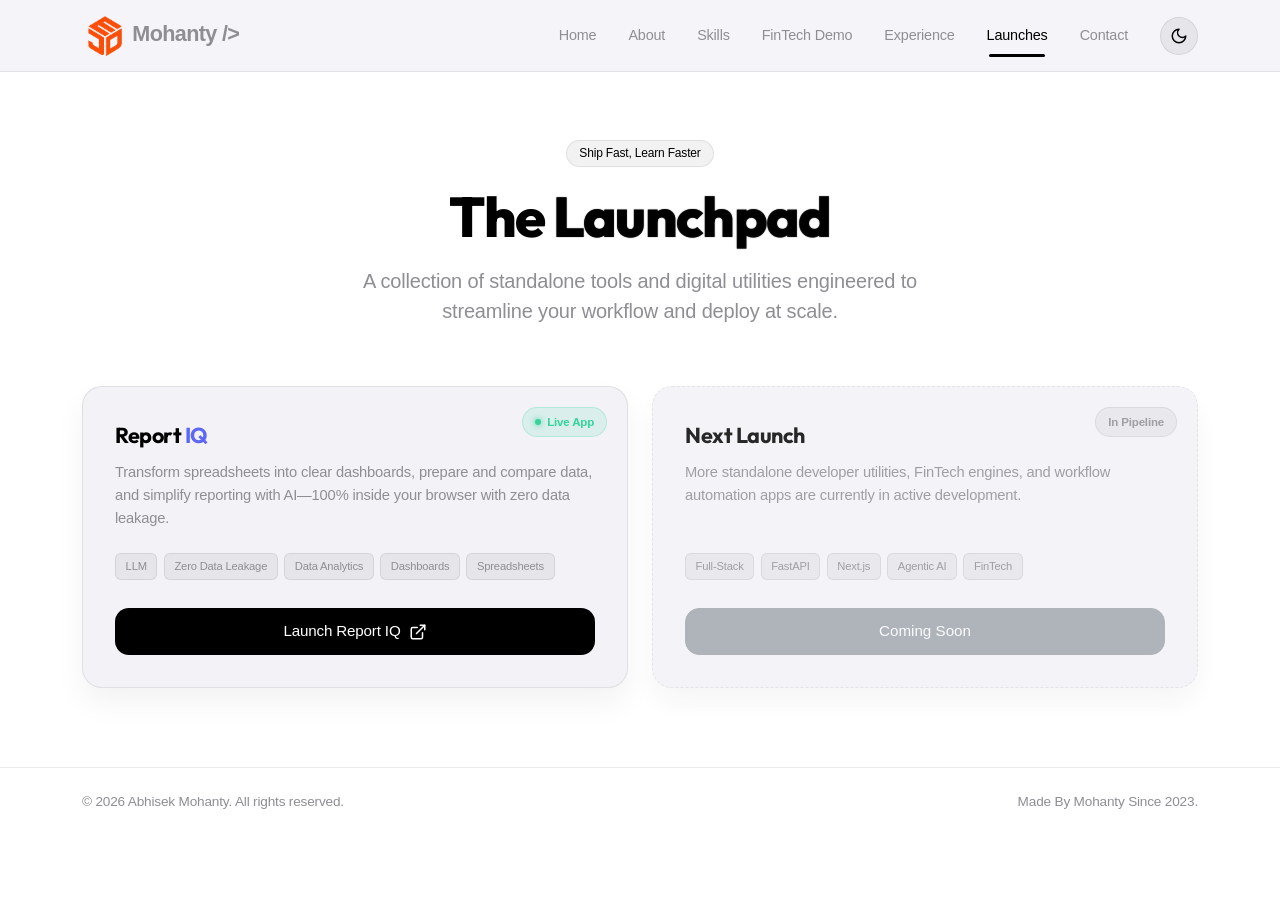
==== commit 40ee5e6e: "create launches" ====
--- a/launches.html
+++ b/launches.html
@@ -5,6 +5,8 @@
     <meta charset="UTF-8">
     <meta name="viewport" content="width=device-width, initial-scale=1.0">
     <title>The Launchpad | Shipped Apps & Utilities by Abhisek Mohanty</title>
+    <link rel="icon" type="image/png" href="JMD_Single_logo-removebg-preview.png">
+
     <meta name="description"
         content="Explore the Launchpad of Abhisek Mohanty, featuring standalone applications, micro-SaaS, and utilities built using Python, FastAPI, Angular, and Spring Boot.">
     <meta name="keywords"
@@ -27,11 +29,11 @@
     <!-- Google tag (gtag.js) -->
     <script async src="https://www.googletagmanager.com/gtag/js?id=G-G0YLJX0JDW"></script>
     <script>
-      window.dataLayer = window.dataLayer || [];
-      function gtag(){dataLayer.push(arguments);}
-      gtag('js', new Date());
+        window.dataLayer = window.dataLayer || [];
+        function gtag() { dataLayer.push(arguments); }
+        gtag('js', new Date());
 
-      gtag('config', 'G-G0YLJX0JDW');
+        gtag('config', 'G-G0YLJX0JDW');
     </script>
 </head>
 
@@ -103,133 +105,66 @@
                 </p>
             </div>
         </section>
-        <section class="launches-section mb-5">
-            <div class="coming-soon-container">
-                <h3>
-                    Comming Soon...
-                </h3>
-                <p class="hero-description lead mx-auto mb-0">Will be back with more launches</p>
-            </div>
-        </section>
-
-        <!-- <section class="launches-section">
+        <section class="launches-section pb-5">
             <div class="container-xl">
-                <div class="row g-4">
-                    <div class="col-lg-4 col-md-6">
-                        <div class="product-card">
-                            <span class="product-badge badge-free">Free</span>
+                <div class="row g-4 justify-content-center">
+                    <!-- Report IQ -->
+                    <div class="col-lg-6 col-md-8">
+                        <div class="product-card card-premium">
+                            <span class="product-badge badge-live">Live App</span>
                             <div class="product-card-body">
-                                <h3 class="product-title">FinTrace</h3>
+                                <h2 class="product-title h4">Report <span style="color: #5c67f5;">IQ</span></h2>
                                 <p class="product-desc">
-                                    A lightweight interactive Loan Origination System (LOS) simulator analyzing credit
-                                    profile scorecards and debt ratios in real-time.
+                                    Transform spreadsheets into clear dashboards, prepare and compare data, and simplify
+                                    reporting with AI—100% inside your browser with zero data leakage.
                                 </p>
                                 <div class="product-tech-stack">
-                                    <span class="tech-tag">Angular</span>
-                                    <span class="tech-tag">Python</span>
-                                    <span class="tech-tag">FastAPI</span>
+                                    <span class="tech-tag">LLM</span>
+                                    <span class="tech-tag">Zero Data Leakage</span>
+                                    <span class="tech-tag">Data Analytics</span>
+                                    <span class="tech-tag">Dashboards</span>
+                                    <span class="tech-tag">Spreadsheets</span>
                                 </div>
                             </div>
-                            <a href="index.html#demo" class="btn btn-secondary w-100">Launch Simulator</a>
+                            <a href="https://www.reportiq.madebymohanty.com/" target="_blank" rel="noopener noreferrer"
+                                class="btn btn-primary w-100 d-inline-flex align-items-center justify-content-center gap-2">
+                                <span>Launch Report IQ</span>
+                                <svg width="18" height="18" viewBox="0 0 24 24" fill="none" stroke="currentColor"
+                                    stroke-width="2" stroke-linecap="round" stroke-linejoin="round">
+                                    <path d="M18 13v6a2 2 0 0 1-2 2H5a2 2 0 0 1-2-2V8a2 2 0 0 1 2-2h6"></path>
+                                    <polyline points="15 3 21 3 21 9"></polyline>
+                                    <line x1="10" y1="14" x2="21" y2="3"></line>
+                                </svg>
+                            </a>
                         </div>
                     </div>
 
-                    <div class="col-lg-4 col-md-6">
-                        <div class="product-card card-premium">
-                            <span class="product-badge badge-premium">Premium</span>
+                    <!-- Next Launch Pipeline -->
+                    <div class="col-lg-6 col-md-8">
+                        <div class="product-card" style="border-style: dashed; opacity: 0.85;">
+                            <span class="product-badge badge-free">In Pipeline</span>
                             <div class="product-card-body">
-                                <h3 class="product-title">Construx</h3>
+                                <h2 class="product-title h4">Next Launch</h2>
                                 <p class="product-desc">
-                                    An elegant Gantt chart scheduler and automated material cost estimator designed to
-                                    streamline project planning for mid-sized civil operations.
+                                    More standalone developer utilities, FinTech engines, and workflow automation apps
+                                    are currently in active development.
                                 </p>
                                 <div class="product-tech-stack">
-                                    <span class="tech-tag">React.js</span>
-                                    <span class="tech-tag">Node.js</span>
-                                    <span class="tech-tag">PostgreSQL</span>
+                                    <span class="tech-tag">Full-Stack</span>
+                                    <span class="tech-tag">FastAPI</span>
+                                    <span class="tech-tag">Next.js</span>
+                                    <span class="tech-tag">Agentic AI</span>
+                                    <span class="tech-tag">FinTech</span>
                                 </div>
                             </div>
-                            <a href="#" class="btn btn-primary w-100">Get Access</a>
-                        </div>
-                    </div>
-
-                    <div class="col-lg-4 col-md-6">
-                        <div class="product-card">
-                            <span class="product-badge badge-free">Free</span>
-                            <div class="product-card-body">
-                                <h3 class="product-title">APIPulse</h3>
-                                <p class="product-desc">
-                                    Real-time endpoint monitor mapping latency anomalies, request-response rates, and
-                                    webhook failures with zero latency.
-                                </p>
-                                <div class="product-tech-stack">
-                                    <span class="tech-tag">FastAPI</span>
-                                    <span class="tech-tag">TypeScript</span>
-                                    <span class="tech-tag">D3.js</span>
-                                </div>
-                            </div>
-                            <a href="#" class="btn btn-secondary w-100">Fork Repository</a>
-                        </div>
-                    </div>
-
-                    <div class="col-lg-4 col-md-6">
-                        <div class="product-card card-premium">
-                            <span class="product-badge badge-premium">Premium</span>
-                            <div class="product-card-body">
-                                <h3 class="product-title">LMS-Core</h3>
-                                <p class="product-desc">
-                                    Micro-lending engine providing end-to-end amortization scheduling, interest rate
-                                    calculation triggers, and automated ledger balancing.
-                                </p>
-                                <div class="product-tech-stack">
-                                    <span class="tech-tag">Java</span>
-                                    <span class="tech-tag">Spring Boot</span>
-                                    <span class="tech-tag">MySQL</span>
-                                </div>
-                            </div>
-                            <a href="#" class="btn btn-primary w-100">Request Demo</a>
-                        </div>
-                    </div>
-
-                    <div class="col-lg-4 col-md-6">
-                        <div class="product-card">
-                            <span class="product-badge badge-free">Free</span>
-                            <div class="product-card-body">
-                                <h3 class="product-title">PDF-Parse</h3>
-                                <p class="product-desc">
-                                    Intelligent script utility that processes PDF bank statements, structured invoices,
-                                    and KYC documents, mapping details to unified JSON formats.
-                                </p>
-                                <div class="product-tech-stack">
-                                    <span class="tech-tag">Python</span>
-                                    <span class="tech-tag">OpenCV</span>
-                                    <span class="tech-tag">FastAPI</span>
-                                </div>
-                            </div>
-                            <a href="#" class="btn btn-secondary w-100">Download Script</a>
-                        </div>
-                    </div>
-
-                    <div class="col-lg-4 col-md-6">
-                        <div class="product-card">
-                            <span class="product-badge badge-free">Free</span>
-                            <div class="product-card-body">
-                                <h3 class="product-title">CometCursor.js</h3>
-                                <p class="product-desc">
-                                    A canvas-based interactive cursor animation script providing smooth, lightweight
-                                    mouse visual effects with custom configuration settings.
-                                </p>
-                                <div class="product-tech-stack">
-                                    <span class="tech-tag">HTML5 Canvas</span>
-                                    <span class="tech-tag">JavaScript</span>
-                                </div>
-                            </div>
-                            <a href="#" class="btn btn-secondary w-100">View Source</a>
+                            <button class="btn btn-secondary w-100" disabled style="opacity: 0.6; cursor: not-allowed;">
+                                Coming Soon
+                            </button>
                         </div>
                     </div>
                 </div>
             </div>
-        </section> -->
+        </section>
     </main>
 
     <!-- Footer -->
--- a/style.css
+++ b/style.css
@@ -58,61 +58,18 @@
     transition: background-color var(--apple-duration-slow) var(--apple-ease),
         color var(--apple-duration-slow) var(--apple-ease);
 }
-.text-white{
-    color: var(--apple-badge-bg);
-}
-.text-outline {
-    color: transparent;
-    -webkit-text-stroke: 2px #111;
-}
-
-h1 {
-    font-family: -apple-system, BlinkMacSystemFont, "SF Pro Display", "Outfit", sans-serif;
-    font-weight: 700;
-    letter-spacing: -0.022em;
-    color: var(--apple-text-primary);
-}
 
 .text-outline {
     color: transparent;
     -webkit-text-stroke: 1px var(--apple-text-primary);
 }
 
-h2 {
-    font-family: -apple-system, BlinkMacSystemFont, "SF Pro Display", "Outfit", sans-serif;
-    font-weight: 700;
-    letter-spacing: -0.022em;
-    color: var(--apple-text-primary);
-}
-
-h3 {
-    font-family: -apple-system, BlinkMacSystemFont, "SF Pro Display", "Outfit", sans-serif;
-    font-weight: 700;
-    letter-spacing: -0.022em;
-    color: var(--apple-text-primary);
-}
-
-h4 {
-    font-family: -apple-system, BlinkMacSystemFont, "SF Pro Display", "Outfit", sans-serif;
-    font-weight: 700;
-    letter-spacing: -0.022em;
-    color: var(--apple-text-primary);
-}
-
-h5 {
-    font-family: -apple-system, BlinkMacSystemFont, "SF Pro Display", "Outfit", sans-serif;
-    font-weight: 700;
-    letter-spacing: -0.022em;
-    color: var(--apple-text-primary);
-}
-
-h6 {
-    font-family: -apple-system, BlinkMacSystemFont, "SF Pro Display", "Outfit", sans-serif;
-    font-weight: 700;
-    letter-spacing: -0.022em;
-    color: var(--apple-text-primary);
-}
-
+h1,
+h2,
+h3,
+h4,
+h5,
+h6,
 .display-4 {
     font-family: -apple-system, BlinkMacSystemFont, "SF Pro Display", "Outfit", sans-serif;
     font-weight: 700;
@@ -773,7 +730,7 @@
 .amortization-table td {
     font-size: 0.82rem;
     font-family: Menlo, Monaco, Consolas, monospace;
-    color: black;
+    color: var(--apple-text-primary);
     border: none;
     padding: 0.4rem 0;
 }
@@ -1055,12 +1012,8 @@
 }
 
 .launches-section {
-    /* padding-bottom: 1px; */
-    min-height: 36vh;
-    display: flex;
-    justify-content: center;
-    align-items: center;
-    /* padding: 10px; */
+    min-height: 45vh;
+    padding-bottom: 80px;
 }
 
 .product-card {
@@ -1135,6 +1088,27 @@
     font-weight: 700;
 }
 
+/* Live Badge Style */
+.badge-live {
+    background-color: rgba(52, 211, 153, 0.12);
+    color: #34d399;
+    border: 1px solid rgba(52, 211, 153, 0.25);
+    display: inline-flex;
+    align-items: center;
+    gap: 6px;
+    font-weight: 600;
+}
+
+.badge-live::before {
+    content: '';
+    display: inline-block;
+    width: 6px;
+    height: 6px;
+    border-radius: 50%;
+    background-color: #34d399;
+    box-shadow: 0 0 6px #34d399;
+}
+
 /* Card Content Spacing */
 .product-card-body {
     flex-grow: 1;
@@ -1185,4 +1159,11 @@
 .coming-soon-container {
     max-width: 700px;
     text-align: center;
+}
+
+/* Hidden text easter egg */
+.hidden-text-magic {
+    color: var(--apple-bg-primary);
+    /* user-select: none; optional but good for hiding */
+    transition: color var(--apple-duration-slow) var(--apple-ease);
 }
